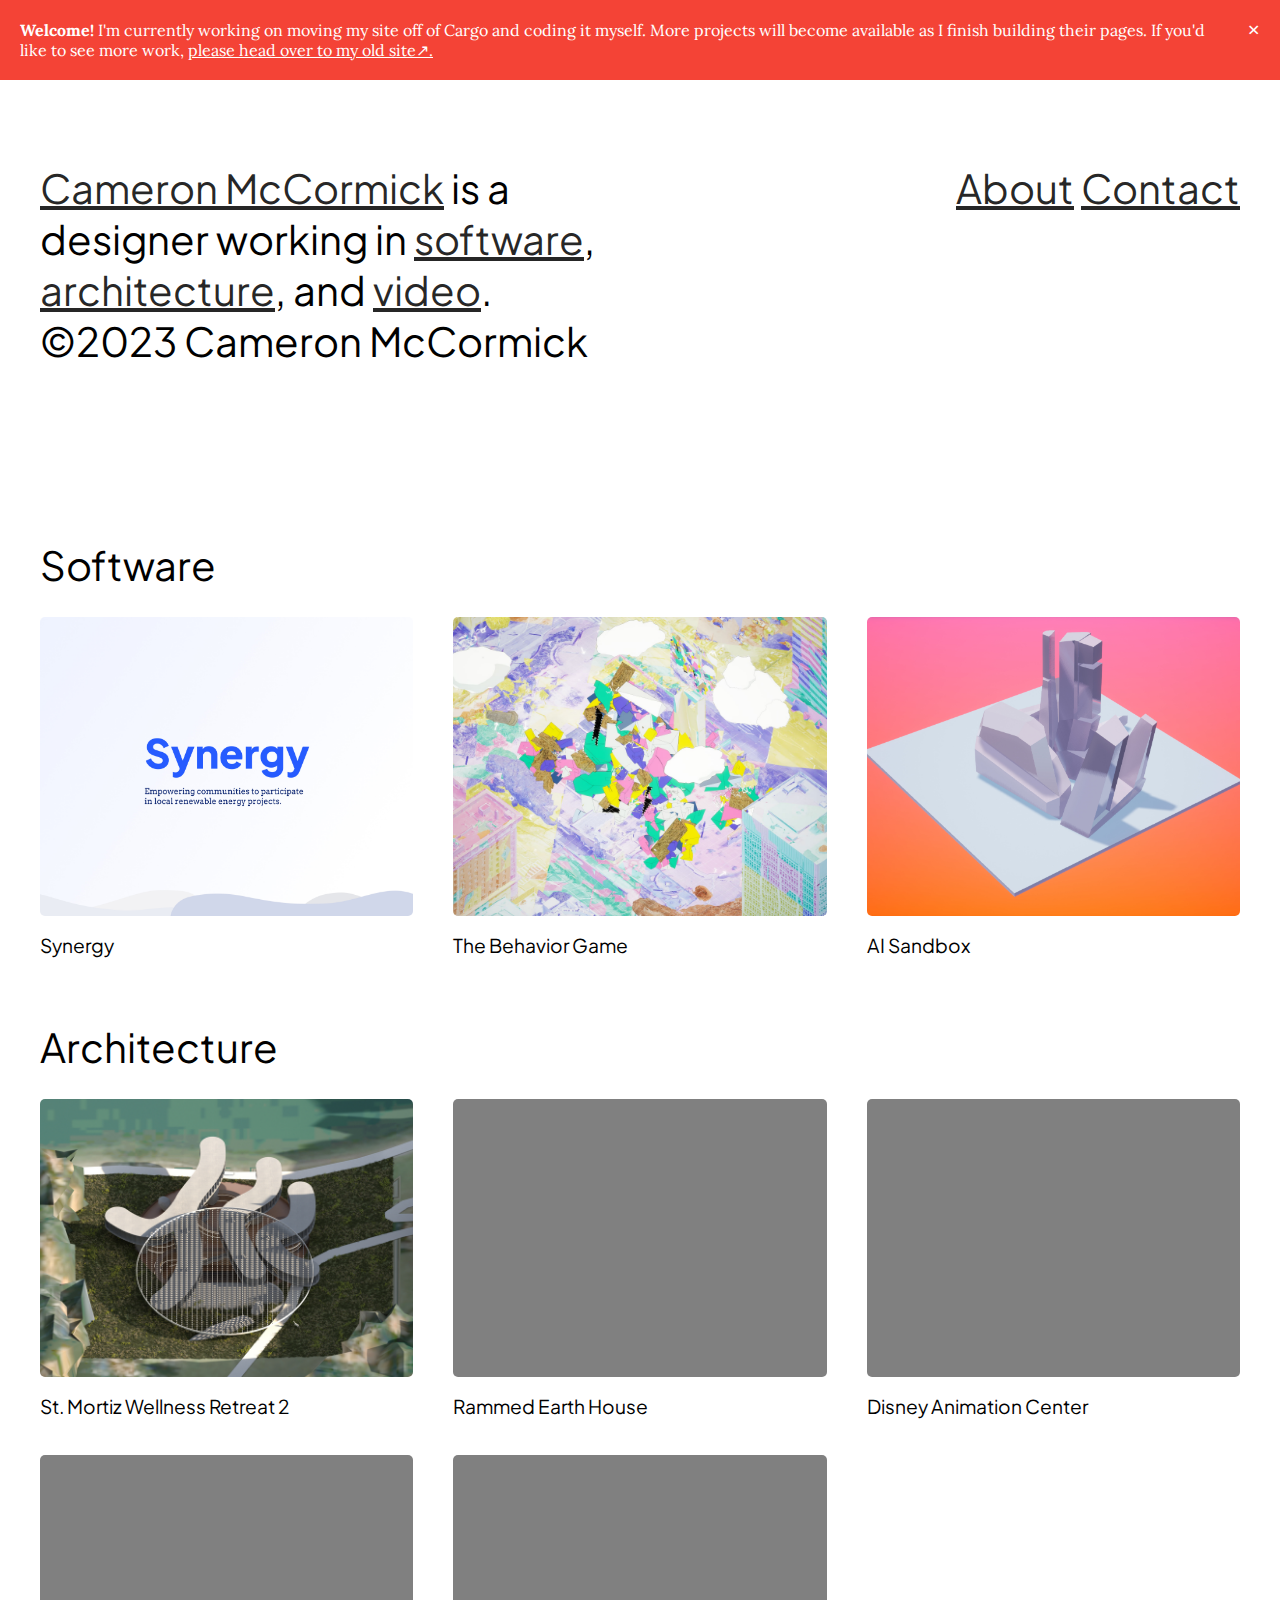
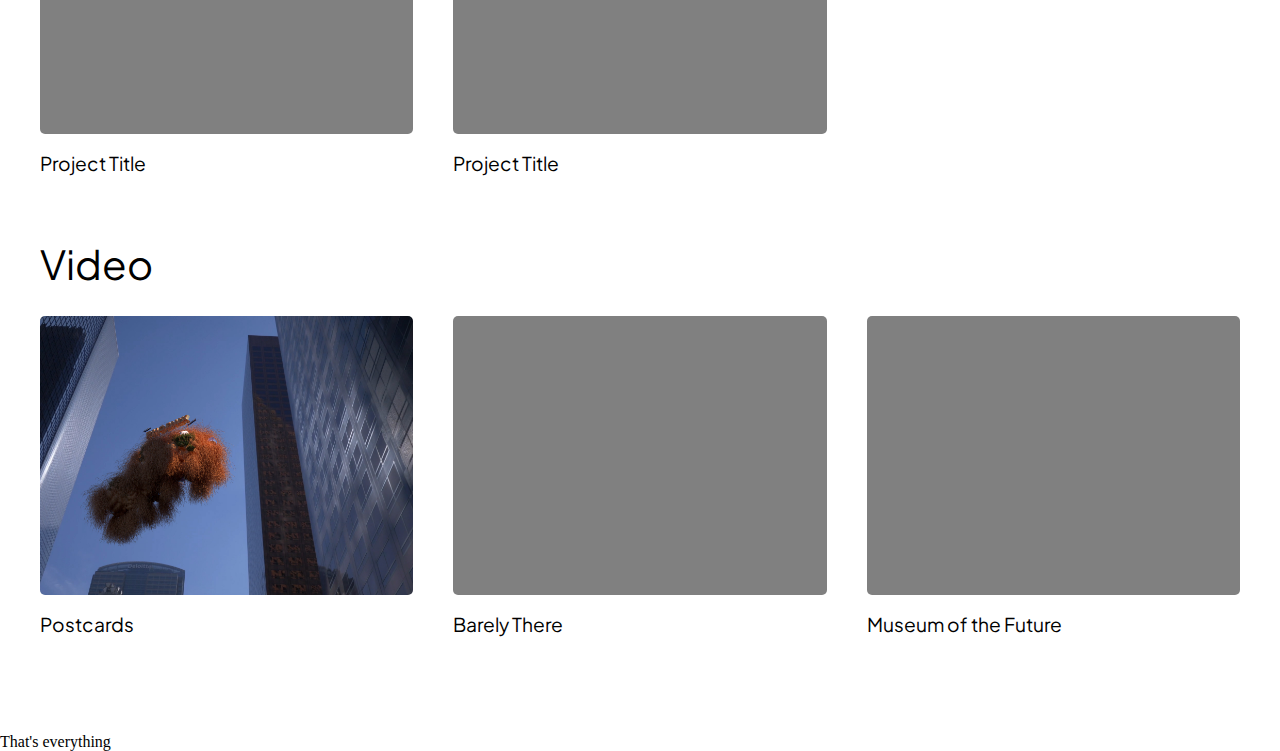
==== index.html @ ed5f3cf8 "added url in alert message to point to old site" ====
<!DOCTYPE html>
<html lang="en">
<head>
    <meta charset="UTF-8">
    <meta http-equiv="X-UA-Compatible" content="IE=edge">
    <meta name="viewport" content="width=device-width, initial-scale=1.0">
    <link rel="stylesheet" type="text/css" href="styles.css" />
    <link rel="preconnect" href="https://fonts.googleapis.com">
    <link rel="preconnect" href="https://fonts.gstatic.com" crossorigin>
    <link href="https://fonts.googleapis.com/css2?family=Lora:ital@0;1&family=Plus+Jakarta+Sans:wght@400;700&display=swap" rel="stylesheet">
    <link rel="stylesheet" href="https://use.fontawesome.com/releases/v5.0.7/css/all.css">
    <title>Cameron McCormick</title>
</head>
<body>
    <div class="alert">
        <span class="closebtn" onclick="this.parentElement.style.display='none';">&times;</span>
        <small>
            <b>Welcome!</b>
            I'm currently working on moving my site off of Cargo and coding it myself. 
            More projects will become available as I finish building their pages. 
            If you'd like to see more work, <a href="https://cameronmccormickportfolio.cargo.site/">please head over to my old site↗.</a>
        </small> 
    </div> 
    <div class="intro-body" id="home">
        <div class="intro-column">
            <h1>
                <a href="index.html">Cameron McCormick</a> is a designer  
                working in 
                <a href="#software">software</a>, <a href="#architecture">architecture</a>, and <a href="#video">video</a>.
                <br>©2023 Cameron McCormick
            </h1>
        </div>
        <div class="intro-column">
            <h1 style="text-align: right;"><a href="./about.html">About</a> <a href="./contact.html">Contact</a></h1>
        </div>
    </div>
    <div class="software-work" id="software">
        <div class="work-title"><h1>Software</h1></div>
        <div class="work-grid">
            <article class="content-card"><a href="./synergy.html">
                <div class="img-zoom"><img src="images\thumbnails\synergy_thumbnail.jpg"></div>
                <header class="content-card-body">
                    <h3 class="underline-animation">Synergy</h3>
                </header>
            </a></article>
            <article class="content-card"><a href="./behavior-game.html">
                <div class="img-zoom"><img src="images\thumbnails\behavior_game_thumbnail.jpg"></div>
                <header class="content-card-body">
                    <h3 class="underline-animation">The Behavior Game</h3>
                </header>
            </a></article>
            <article class="content-card"><a href="./ai-sandbox.html">
                <div class="img-zoom"><img src="images\thumbnails\ai_sandbox_thumbnail.jpg"></div>
                <header class="content-card-body">
                    <h3 class="underline-animation">AI Sandbox</h3>
                </header>
            </a></article>
        </div>
    </div>
    <div class="architecture-work" id="architecture">
        <div class="work-title"><h1>Architecture</h1></div>
        <div class="work-grid">
            <article class="content-card"><a href="./wellness-retreat.html">
                <div class="img-zoom"><img src="images\thumbnails\wellness_thumbnail.jpg"></div>
                <header class="content-card-body">
                    <h3 class="underline-animation">St. Mortiz Wellness Retreat 2</h3>
                </header>
            </a></article>
            <article class="content-card">
                <div class="img-zoom"><img src="images\placeholder.jpg"></div>
                <header class="content-card-body">
                    <h3 class="underline-animation">Rammed Earth House</h3>
                </header>
            </article>
            <article class="content-card">
                <div class="img-zoom"><img src="images\placeholder.jpg"></div>
                <header class="content-card-body">
                    <h3 class="underline-animation">Disney Animation Center</h3>
                </header>
            </article>
            <article class="content-card">
                <div class="img-zoom"><img src="images\placeholder.jpg"></div>
                <header class="content-card-body">
                    <h3 class="underline-animation">Project Title</h3>
                </header>
            </article>
            <article class="content-card">
                <div class="img-zoom"><img src="images\placeholder.jpg"></div>
                <header class="content-card-body">
                    <h3 class="underline-animation">Project Title</h3>
                </header>
            </article>
        </div>
    </div>
    <div class="video-work" id="video">
        <div class="work-title"><h1>Video</h1></div>
        <div class="work-grid">
            <article class="content-card"><a href="postcards.html">
                <div class="img-zoom"><img src="images\thumbnails\postcards_thumbnail.jpg"></div>
                <header class="content-card-body">
                    <h3 class="underline-animation">Postcards</h3>
                </header>
            </a></article>
            <article class="content-card">
                <div class="img-zoom"><img src="images\placeholder.jpg"></div>
                <header class="content-card-body">
                    <h3 class="underline-animation">Barely There</h3>
                </header>
            </article>
            <article class="content-card">
                <div class="img-zoom"><img src="images\placeholder.jpg"></div>
                <header class="content-card-body">
                    <h3 class="underline-animation">Museum of the Future</h3>
                </header>
            </article>
        </div>
    </div>
    <div class="footer">
        That's everything
    </div>
    <button id="scroll-to-top-btn" style="font-size: 1.2em; color: #454545;"><i class="fas fa-arrow-up"></i></button>
    <script src="scripts.js"></script>
</body>
</html>
---- styles.css ----
html {
    scroll-behavior: smooth;
}

body { 
	max-width: 1440px; 
	margin: 0 auto !important; 
	float: none !important; 
}

.footer {
    margin-top: 100px;
}

/*
* Links
*/

a:active {
	opacity: 0.7;
}

a:hover {
	color: white;
    background-color: rgba(0, 0, 255, 1);
}

article a {
    color: black;

}

article a:hover {
    color: black;

}

p a {
    color: black;
}

/*
* Home page header
*/

.intro-body {
    display: flex;
    margin-bottom: 40px;
}

.intro-column {
    width: 50vw;
    padding: 40px;
}

/*
* Text
*/

h1 {
    font-family: 'Plus Jakarta Sans', sans-serif;
    font-weight: 400;
    font-size: 2.5em;
}

h1 a {
	color: rgba(0, 0, 0, 0.85);
    text-decoration: underline;
}

h2 {
    font-family: 'Plus Jakarta Sans', sans-serif;
    font-weight: 400;
    font-size: 1.6em;  
}

.tag {
    display: inline;
    padding: 0.3em 0.6em;
    border: solid;
    border-width: 1.5px;
    border-radius: 50px;
    border-color: rgba(0, 0, 255, 1);
}

h3 {
    font-family: 'Plus Jakarta Sans', sans-serif;
    font-weight: 400;
    font-size: 1.2em;    
}

p {
    font-family: 'Lora', serif;
    font-weight: 400;
    font-size: 1.5em;
}

.body-justified {
    text-align: justify;
}

small {
    font-family: 'Lora', serif;
    font-weight: 400;
    font-size: 1em;
}

small a {
    text-decoration: underline;
}

/*
* Home page work grid
*/

.work-title {
    padding-top: 40px;
    padding-left: 40px;
}

.work-grid {
    display: grid;
    grid-template-columns: 1fr 1fr 1fr;
    gap: 40px;
    padding-left: 40px;
    padding-right: 40px;
}

.work-grid img {
    width: 100% !important;
    height: calc(100% + 2px) !important;
    object-fit: cover;
}

/*
* Content cards
*/

.content-card {
    margin-bottom: 40px;
}

.img-zoom {
    transition: all .2s; /* Animation */
    height: 100%;
    max-height: 400px;
    max-width: 600px;
    border-radius: 5px;
}

.img-zoom img {
    border-radius: 5px;
}

.content-card:hover .underline-animation::after{
    transform: scaleX(1);
    transform-origin: bottom left;
}

.content-card:hover .img-zoom {
    transform: scale(1.02);
    box-shadow:  15px 15px 27px #e0e0e0,
             -15px -15px 27px #ffffff;
}

.underline-animation {
    display: inline-block;
    position: relative;
}

.underline-animation::after {
    content: '';
    position: absolute;
    width: 100%;
    transform: scaleX(0);
    height: 2px;
    bottom: 0;
    left: 0;
    background: black;
    transform-origin: bottom right;
    transition: transform 0.25s ease-out;
}

/*
* About
*/

.about-row {
    display: flex;
    height: 100%;
}

.about-column {
    float: left;
    width: 50vw;
    padding: 40px;
}

.about-row:after {
    content: '';
    display: table;
    clear: both;
}

/*
* Case Studies
*/

.case-row {
    display: flex;
    height: 100%;
}

.case-column {
    float: left;
    width: 50vw;
    padding: 40px;
}

.case-study-page {
    width: 80%;
    margin: 0 auto;
}

.case-content {
    text-align: justify;
    padding-bottom: 60px;
    padding-top: 60px;
    max-width: 850px;
    margin: 0 auto;
}

.case-media {
	padding-top: 40px;
    padding-bottom: 40px;
	position: relative;
}

.case-media img{
	display: block;
	max-width:100%;
	max-height:100%;
    margin: 0 auto;
}

.case-row:after {
    content: '';
    display: table;
    clear: both;
}

.case-study-header-image {
    padding: 40px;
}

.case-study-header-image img {
    float: none;
}

.responsive-iframe {
    position: absolute;
    top: 0;
    left: 0;
    bottom: 0;
    right: 0;
    width: 100%;
    height: 100%;
}

.video-container {
    position: relative;
    overflow: hidden;
    width: 100%;
    margin-top: 60px;
    padding-top: 56.25%;
    margin-bottom:120px; 
}

.text-box {
    padding: 2em 2.5em;
    border: 0;
    border-radius: 10px;
    box-shadow:  15px 15px 37px #e0e0e0,
             -15px -15px 37px #ffffff;
}

/*
* Image Grid
*/

.case-image-grid-row {
    display: flex;
    flex-wrap: wrap;
    padding: 0 4px;
    justify-content: space-between;
}

.case-image-grid-column {
    flex: 25%;
    max-width: 100%;
    padding: 0 4px
}

.case-image-grid-column img {
    margin-top: 8px;
    vertical-align: middle;
    width: 100%; 
}

/* Responsive layout - makes a two column-layout instead of four columns */
@media screen and (max-width: 800px) {
    .case-image-grid-column {
      flex: 50%;
      max-width: 50%;
    }
  }
  
  /* Responsive layout - makes the two columns stack on top of each other instead of next to each other */
  @media screen and (max-width: 600px) {
    .case-image-grid-column {
      flex: 100%;
      max-width: 100%;
    }
  }

/*
* Scroll Bar
*/

::-webkit-scrollbar {
    width: 10px;
}

::-webkit-scrollbar-track {
    background: #f1f1f1;
}

::-webkit-scrollbar-thumb {
    background: #888;
}

::-webkit-scrollbar-thumb:hover {
    background: #555;
}

/*
* List styles
*/

ul {
    list-style-type: circle;
}

li {
    font-family: 'Lora', serif;
    font-weight: 400;
    font-size: 1.5em;
    margin: 5px;
}

/*
* Formspree
*/

.formspree {
    text-align: center;
}

.formspree form {
    display: flex;
    flex-direction: column;
    align-items: center;
    justify-content: center;
}

.formspree input,
.formspree textarea {
    margin: 10px 0;
    padding: 10px;
    border: none;
    border-radius: 5px;
    background-color: #f2f2f2;
    font-size: 16px;
    font-family: Arial, sans-serif;
    width: 100%;
    max-width: 400px;
}

.formspree textarea {
    height: 150px;
}

.formspree button[type="submit"] {
    margin: 10px 0;
    padding: 10px;
    border: none;
    border-radius: 5px;
    background-color: #333;
    color: #fff;
    font-size: 16px;
    font-family: Arial, sans-serif;
    cursor: pointer;
    transition: all 0.3s ease-in-out;
}

.formspree button[type="submit"]:hover {
    background-color: #fff;
    color: #333;
    border: 1px solid #333;
}

/*
* Alert Message
*/

 /* The alert message box */
.alert {
    padding: 20px;
    background-color: #f44336; /* Red */
    color: white;
    margin-bottom: 15px;
    z-index: 99;
    display: block;
}

.alert small {
    color: white;
}

.alert small a {
    color: white;
}

/* The close button */
.closebtn {
    margin-left: 15px;
    color: white;
    font-weight: bold;
    float: right;
    font-size: 22px;
    line-height: 20px;
    cursor: pointer;
    transition: 0.3s;
}

/* When moving the mouse over the close button */
.closebtn:hover {
    color: black;
} 

/*
* Sroll to top button
*/

#scroll-to-top-btn {
    position: fixed;
    bottom: 30px;
    right: 30px;
    padding: 30px;
    display: none;
    cursor: pointer;
    border-radius: 50%;
    background-color: #fff;
    border: 0;
    box-shadow:  7px 7px 29px #dedede,
                -7px -7px 29px #ffffff;
}

#scroll-to-top-btn.show {
    display: block;
}
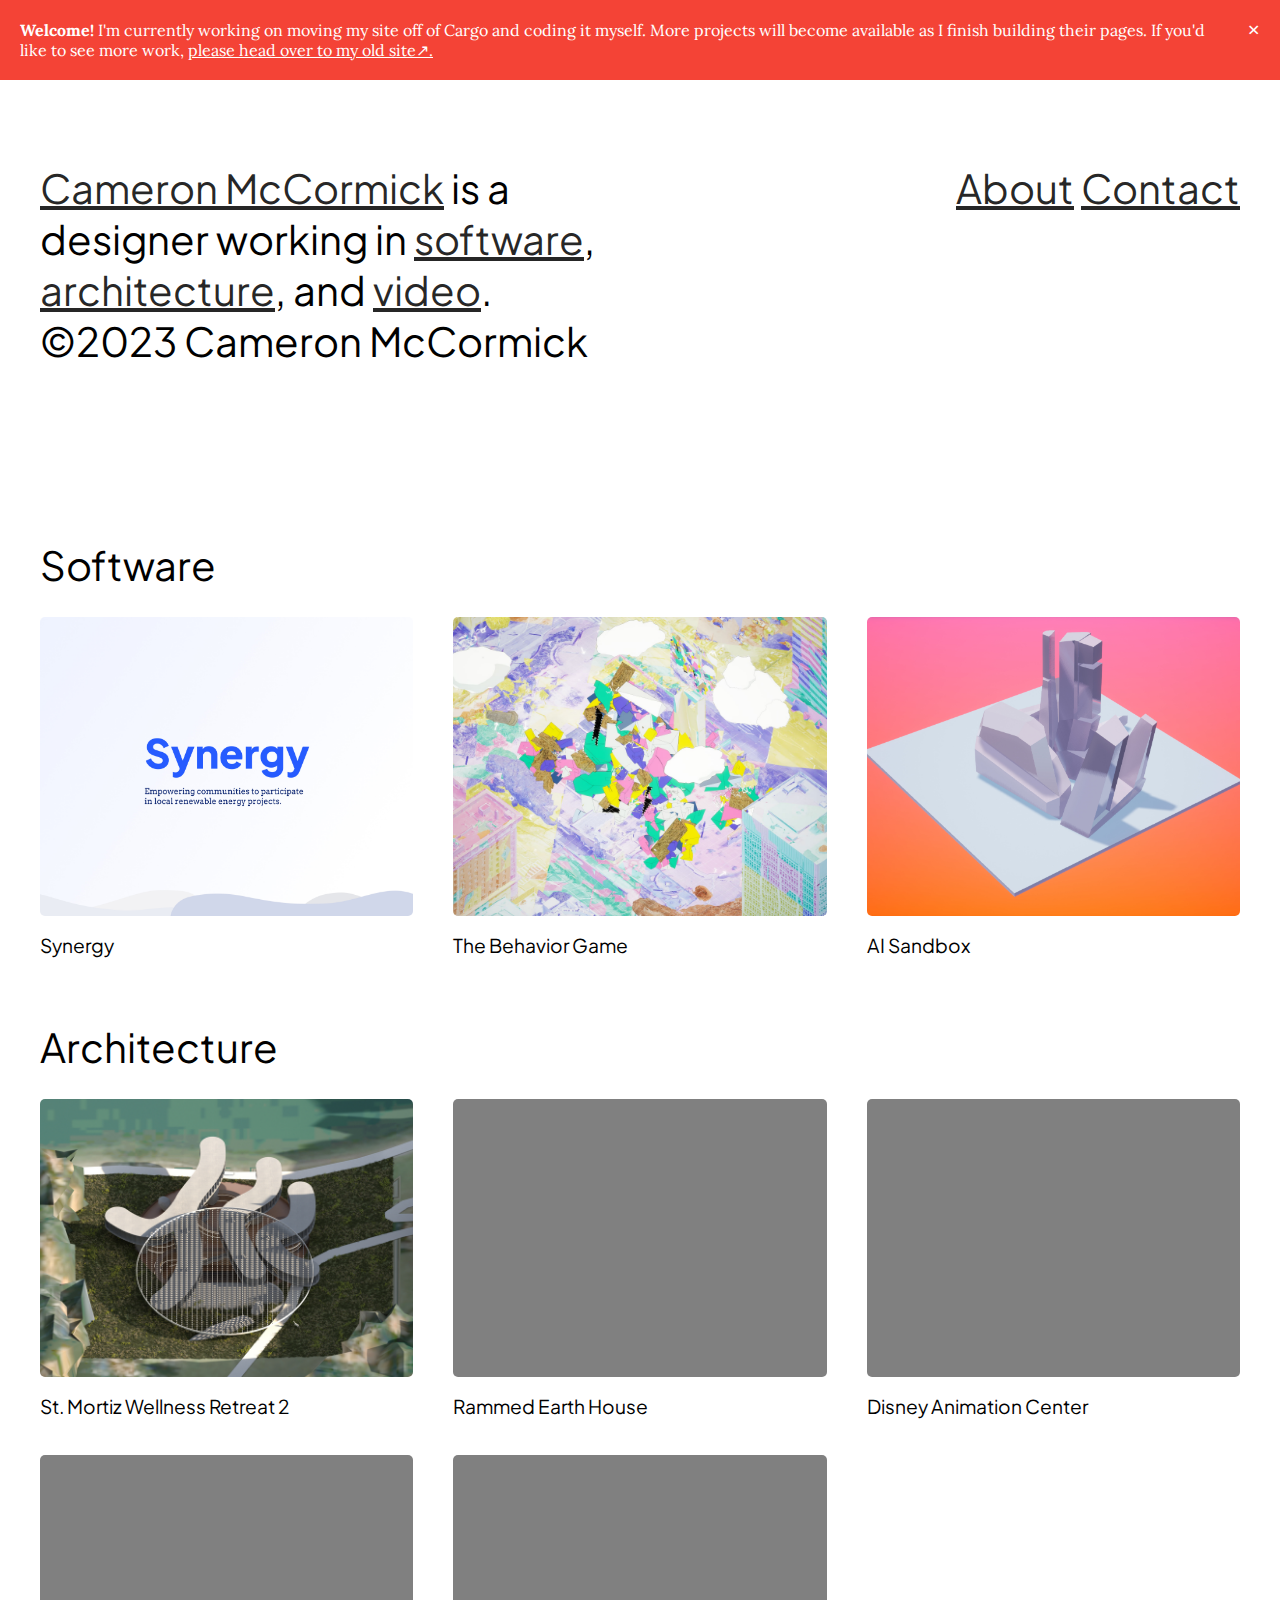
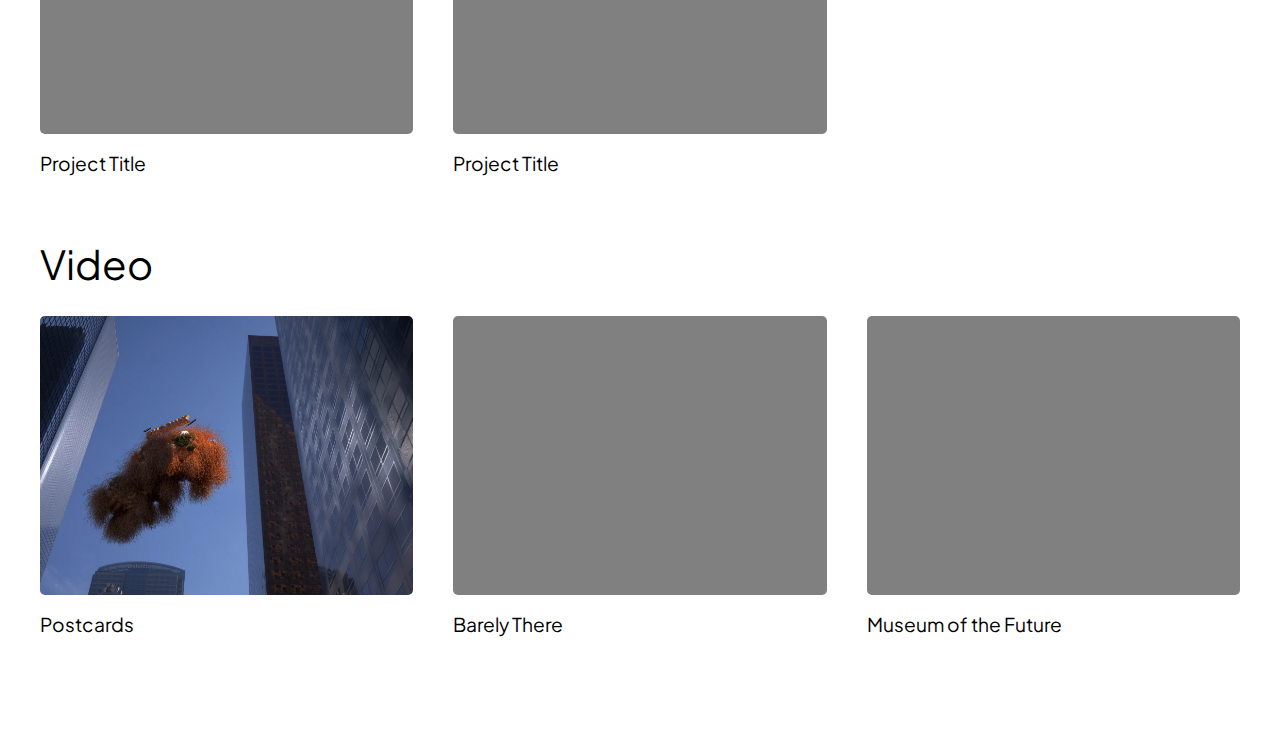
==== commit 4f68e868: "a few CSS changes" ====
--- a/index.html
+++ b/index.html
@@ -12,15 +12,17 @@
     <title>Cameron McCormick</title>
 </head>
 <body>
+    <!-- Header Content -->
     <div class="alert">
         <span class="closebtn" onclick="this.parentElement.style.display='none';">&times;</span>
         <small>
             <b>Welcome!</b>
             I'm currently working on moving my site off of Cargo and coding it myself. 
             More projects will become available as I finish building their pages. 
-            If you'd like to see more work, <a href="https://cameronmccormickportfolio.cargo.site/">please head over to my old site↗.</a>
+            If you'd like to see more work, <a href="https://cameronmccormickportfolio.cargo.site/" target="_blank" rel="noopener noreferrer">please head over to my old site↗.</a>
         </small> 
     </div> 
+    <!-- Page Content -->
     <div class="intro-body" id="home">
         <div class="intro-column">
             <h1>
@@ -116,7 +118,6 @@
         </div>
     </div>
     <div class="footer">
-        That's everything
     </div>
     <button id="scroll-to-top-btn" style="font-size: 1.2em; color: #454545;"><i class="fas fa-arrow-up"></i></button>
     <script src="scripts.js"></script>
--- a/styles.css
+++ b/styles.css
@@ -12,6 +12,8 @@
     margin-top: 100px;
 }
 
+
+
 /*
 * Links
 */
@@ -45,6 +47,7 @@
 
 .intro-body {
     display: flex;
+    flex-direction: row;
     margin-bottom: 40px;
 }
 
@@ -75,7 +78,7 @@
 }
 
 .tag {
-    display: inline;
+    display: inline-block;
     padding: 0.3em 0.6em;
     border: solid;
     border-width: 1.5px;
@@ -282,6 +285,7 @@
     border-radius: 10px;
     box-shadow:  15px 15px 37px #e0e0e0,
              -15px -15px 37px #ffffff;
+    margin: 20px;
 }
 
 /*
@@ -306,22 +310,6 @@
     vertical-align: middle;
     width: 100%; 
 }
-
-/* Responsive layout - makes a two column-layout instead of four columns */
-@media screen and (max-width: 800px) {
-    .case-image-grid-column {
-      flex: 50%;
-      max-width: 50%;
-    }
-  }
-  
-  /* Responsive layout - makes the two columns stack on top of each other instead of next to each other */
-  @media screen and (max-width: 600px) {
-    .case-image-grid-column {
-      flex: 100%;
-      max-width: 100%;
-    }
-  }
 
 /*
 * Scroll Bar
@@ -470,4 +458,29 @@
     display: block;
 }
 
-  + /*
+ * Media Queries
+ */ 
+
+@media screen and (max-width: 800px) {
+    .case-image-grid-column {
+        flex: 50%;
+        max-width: 50%;
+        margin: 0 auto;
+    }
+
+    .text-box {
+        margin: 10px;
+    }
+}
+  
+@media screen and (max-width: 600px) {
+    .case-image-grid-column {
+        flex: 100%;
+        max-width: 100%;
+    }
+
+    .intro-body {
+        flex-direction: column;
+    }
+}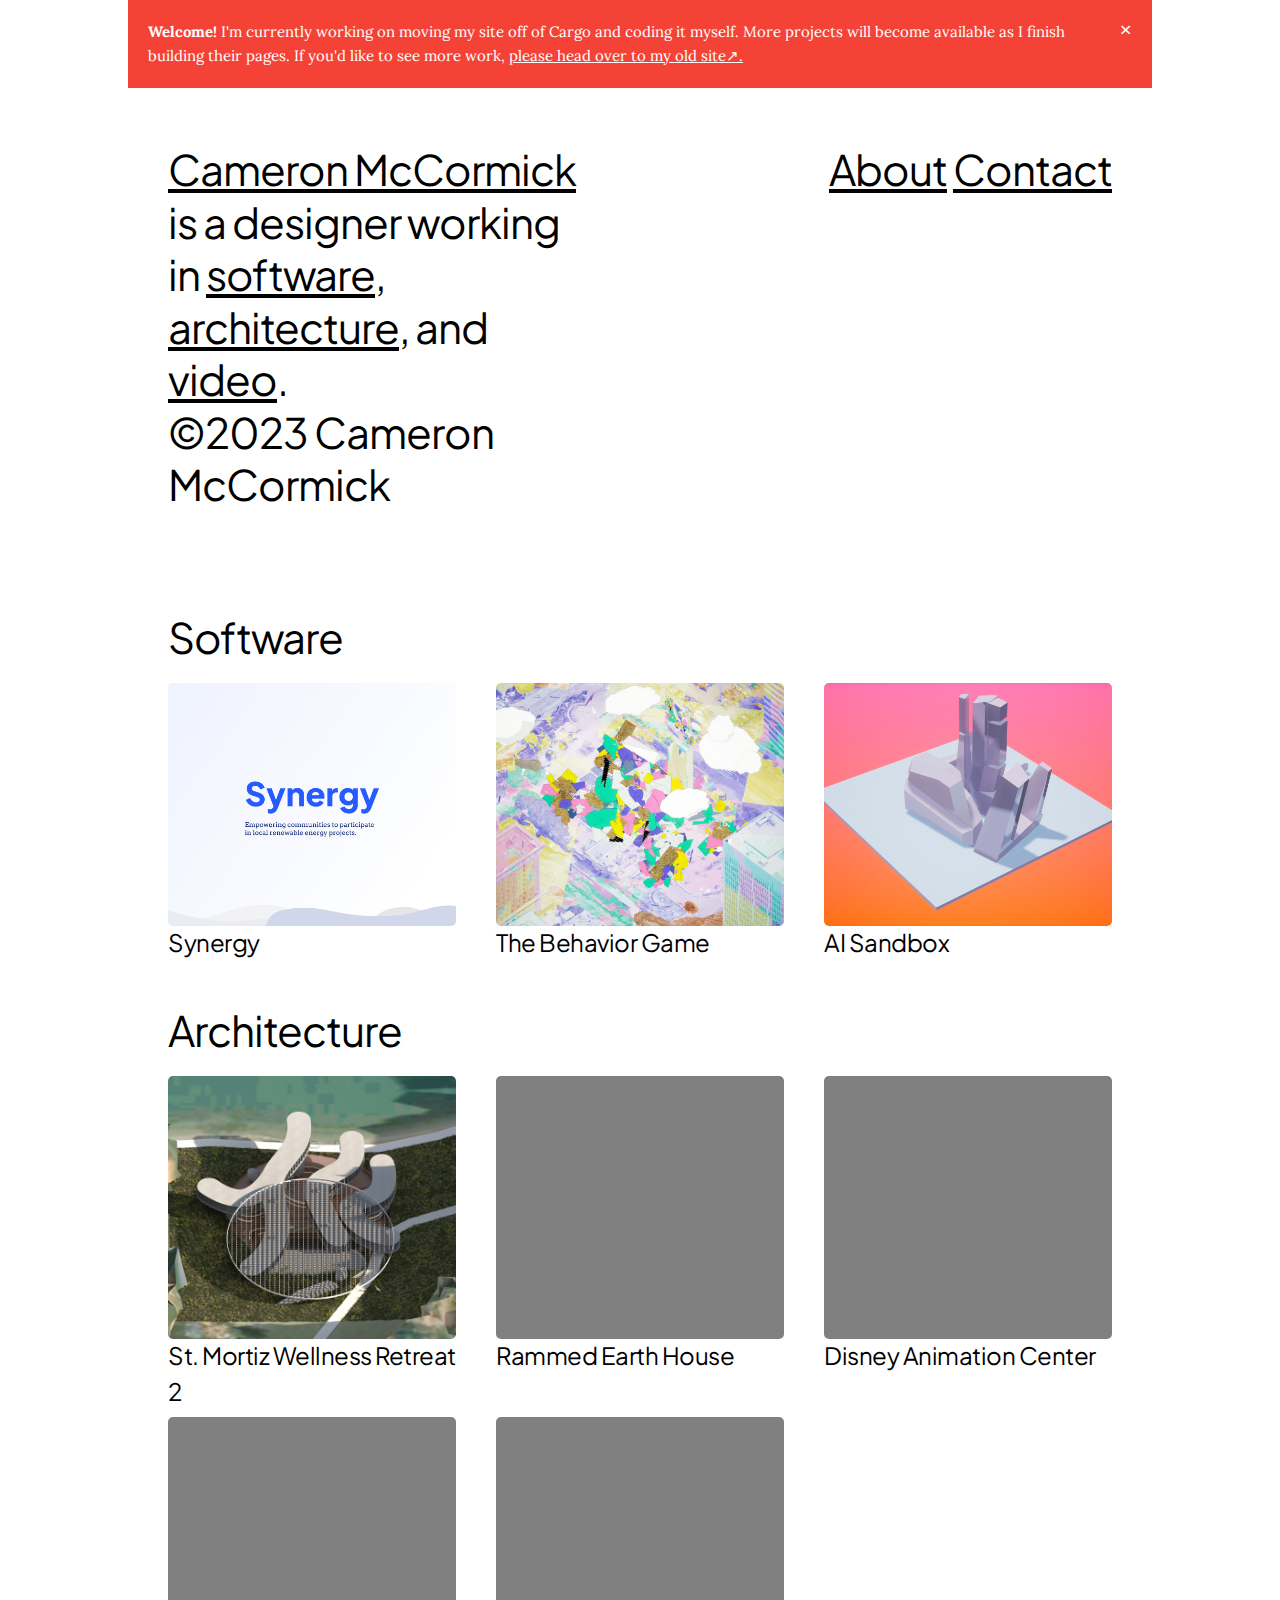
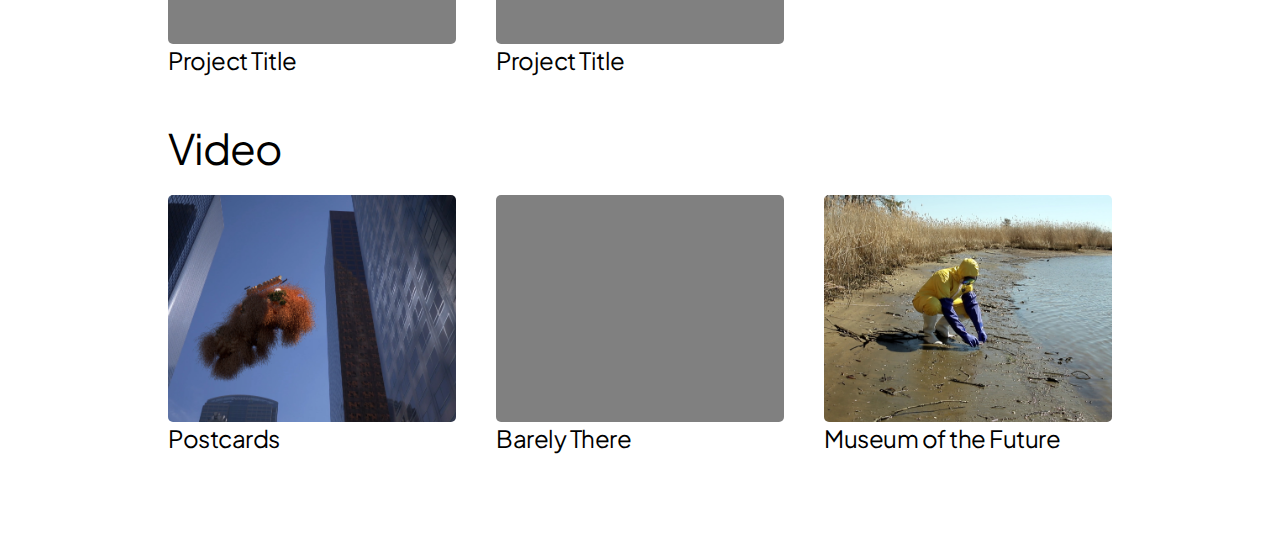
==== commit 2d7e9b15: "integrated Skeleton CSS responsive grids and implemented on all pages" ====
--- a/index.html
+++ b/index.html
@@ -4,6 +4,7 @@
     <meta charset="UTF-8">
     <meta http-equiv="X-UA-Compatible" content="IE=edge">
     <meta name="viewport" content="width=device-width, initial-scale=1.0">
+    <link rel="stylesheet" type="text/css" href="" />
     <link rel="stylesheet" type="text/css" href="styles.css" />
     <link rel="preconnect" href="https://fonts.googleapis.com">
     <link rel="preconnect" href="https://fonts.gstatic.com" crossorigin>
@@ -12,113 +13,146 @@
     <title>Cameron McCormick</title>
 </head>
 <body>
-    <!-- Header Content -->
-    <div class="alert">
-        <span class="closebtn" onclick="this.parentElement.style.display='none';">&times;</span>
-        <small>
-            <b>Welcome!</b>
-            I'm currently working on moving my site off of Cargo and coding it myself. 
-            More projects will become available as I finish building their pages. 
-            If you'd like to see more work, <a href="https://cameronmccormickportfolio.cargo.site/" target="_blank" rel="noopener noreferrer">please head over to my old site↗.</a>
-        </small> 
-    </div> 
-    <!-- Page Content -->
-    <div class="intro-body" id="home">
-        <div class="intro-column">
-            <h1>
-                <a href="index.html">Cameron McCormick</a> is a designer  
-                working in 
-                <a href="#software">software</a>, <a href="#architecture">architecture</a>, and <a href="#video">video</a>.
-                <br>©2023 Cameron McCormick
-            </h1>
+    <div class="container">
+        <!-- Header Content -->
+        <div class="alert">
+            <span class="closebtn" onclick="this.parentElement.style.display='none';">&times;</span>
+            <small>
+                <b>Welcome!</b>
+                I'm currently working on moving my site off of Cargo and coding it myself. 
+                More projects will become available as I finish building their pages. 
+                If you'd like to see more work, <a href="https://cameronmccormickportfolio.cargo.site/" target="_blank" rel="noopener noreferrer">please head over to my old site↗.</a>
+            </small> 
+        </div> 
+        <!-- Page Content -->
+        <div class="row">
+            <div class="one-half column">
+                <h2>
+                    <a href="index.html">Cameron McCormick</a> is a designer  
+                    working in 
+                    <a href="#software">software</a>, <a href="#architecture">architecture</a>, and <a href="#video">video</a>.
+                    <br>©2023 Cameron McCormick
+                </h2>
+            </div>
+            <div class="one-half column">
+                <h2 style="text-align: right;"><a href="./about.html">About</a> <a href="./contact.html">Contact</a></h2>
+            </div>
         </div>
-        <div class="intro-column">
-            <h1 style="text-align: right;"><a href="./about.html">About</a> <a href="./contact.html">Contact</a></h1>
+        <div class="row" id="software">
+            <div class="work-title"><h2>Software</h2></div>
+            <div class="work-grid">
+                <article class="content-card">
+                    <a href="./synergy.html">
+                        <div class="img-zoom">
+                            <img src="images\thumbnails\synergy_thumbnail.jpg">
+                        </div>
+                        <header class="content-card-body">
+                            <h5 class="underline-animation">Synergy</h5>
+                        </header>
+                    </a>
+                </article>
+                <article class="content-card">
+                    <a href="./behavior-game.html">
+                        <div class="img-zoom">
+                            <img src="images\thumbnails\behavior_game_thumbnail.jpg">
+                        </div>
+                        <header class="content-card-body">
+                            <h5 class="underline-animation">The Behavior Game</h5>
+                        </header>
+                    </a>
+                </article>
+                <article class="content-card"><a href="./ai-sandbox.html">
+                    <div class="img-zoom"><img src="images\thumbnails\ai_sandbox_thumbnail.jpg"></div>
+                    <header class="content-card-body">
+                        <h5 class="underline-animation">AI Sandbox</h5>
+                    </header>
+                </a></article>
+            </div>
+        </div>
+        <div class="row" id="architecture">
+            <div class="work-title"><h2>Architecture</h2></div>
+            <div class="work-grid">
+                <article class="content-card">
+                    <a href="./wellness-retreat.html">
+                        <div class="img-zoom">
+                            <img src="images\thumbnails\wellness_thumbnail.jpg">
+                        </div>
+                        <header class="content-card-body">
+                            <h5 class="underline-animation">St. Mortiz Wellness Retreat 2</h5>
+                        </header>
+                    </a>
+                </article>
+                <article class="content-card">
+                    <div class="img-zoom">
+                        <img src="images\placeholder.jpg">
+                    </div>
+                    <header class="content-card-body">
+                        <h5 class="underline-animation">Rammed Earth House</h5>
+                    </header>
+                </article>
+                <article class="content-card">
+                    <div class="img-zoom">
+                        <img src="images\placeholder.jpg">
+                    </div>
+                    <header class="content-card-body">
+                        <h5 class="underline-animation">Disney Animation Center</h5>
+                    </header>
+                </article>
+                <article class="content-card">
+                    <div class="img-zoom">
+                        <img src="images\placeholder.jpg">
+                    </div>
+                    <header class="content-card-body">
+                        <h5 class="underline-animation">Project Title</h5>
+                    </header>
+                </article>
+                <article class="content-card">
+                    <div class="img-zoom">
+                        <img src="images\placeholder.jpg">
+                    </div>
+                    <header class="content-card-body">
+                        <h5 class="underline-animation">Project Title</h5>
+                    </header>
+                </article>
+            </div>
+        </div>
+        <div class="row" id="video">
+            <div class="work-title"><h2>Video</h2></div>
+            <div class="work-grid">
+                <article class="content-card">
+                    <a href="postcards.html">
+                        <div class="img-zoom">
+                            <img src="images\thumbnails\postcards_thumbnail.jpg">
+                        </div>
+                        <header class="content-card-body">
+                            <h5 class="underline-animation">Postcards</h5>
+                        </header>
+                    </a>
+                </article>
+                <article class="content-card">
+                    <div class="img-zoom">
+                        <img src="images\placeholder.jpg">
+                    </div>
+                    <header class="content-card-body">
+                        <h5 class="underline-animation">Barely There</h5>
+                    </header>
+                </article>
+                <article class="content-card">
+                    <a href="motf.html">
+                        <div class="img-zoom">
+                            <img src="images\thumbnails\motf_thumbnail.jpg">
+                        </div>
+                        <header class="content-card-body">
+                            <h5 class="underline-animation">Museum of the Future</h5>
+                        </header>
+                    </a>
+                </article>
+            </div>
+        </div>     
+        <div class="footer">
         </div>
     </div>
-    <div class="software-work" id="software">
-        <div class="work-title"><h1>Software</h1></div>
-        <div class="work-grid">
-            <article class="content-card"><a href="./synergy.html">
-                <div class="img-zoom"><img src="images\thumbnails\synergy_thumbnail.jpg"></div>
-                <header class="content-card-body">
-                    <h3 class="underline-animation">Synergy</h3>
-                </header>
-            </a></article>
-            <article class="content-card"><a href="./behavior-game.html">
-                <div class="img-zoom"><img src="images\thumbnails\behavior_game_thumbnail.jpg"></div>
-                <header class="content-card-body">
-                    <h3 class="underline-animation">The Behavior Game</h3>
-                </header>
-            </a></article>
-            <article class="content-card"><a href="./ai-sandbox.html">
-                <div class="img-zoom"><img src="images\thumbnails\ai_sandbox_thumbnail.jpg"></div>
-                <header class="content-card-body">
-                    <h3 class="underline-animation">AI Sandbox</h3>
-                </header>
-            </a></article>
-        </div>
-    </div>
-    <div class="architecture-work" id="architecture">
-        <div class="work-title"><h1>Architecture</h1></div>
-        <div class="work-grid">
-            <article class="content-card"><a href="./wellness-retreat.html">
-                <div class="img-zoom"><img src="images\thumbnails\wellness_thumbnail.jpg"></div>
-                <header class="content-card-body">
-                    <h3 class="underline-animation">St. Mortiz Wellness Retreat 2</h3>
-                </header>
-            </a></article>
-            <article class="content-card">
-                <div class="img-zoom"><img src="images\placeholder.jpg"></div>
-                <header class="content-card-body">
-                    <h3 class="underline-animation">Rammed Earth House</h3>
-                </header>
-            </article>
-            <article class="content-card">
-                <div class="img-zoom"><img src="images\placeholder.jpg"></div>
-                <header class="content-card-body">
-                    <h3 class="underline-animation">Disney Animation Center</h3>
-                </header>
-            </article>
-            <article class="content-card">
-                <div class="img-zoom"><img src="images\placeholder.jpg"></div>
-                <header class="content-card-body">
-                    <h3 class="underline-animation">Project Title</h3>
-                </header>
-            </article>
-            <article class="content-card">
-                <div class="img-zoom"><img src="images\placeholder.jpg"></div>
-                <header class="content-card-body">
-                    <h3 class="underline-animation">Project Title</h3>
-                </header>
-            </article>
-        </div>
-    </div>
-    <div class="video-work" id="video">
-        <div class="work-title"><h1>Video</h1></div>
-        <div class="work-grid">
-            <article class="content-card"><a href="postcards.html">
-                <div class="img-zoom"><img src="images\thumbnails\postcards_thumbnail.jpg"></div>
-                <header class="content-card-body">
-                    <h3 class="underline-animation">Postcards</h3>
-                </header>
-            </a></article>
-            <article class="content-card">
-                <div class="img-zoom"><img src="images\placeholder.jpg"></div>
-                <header class="content-card-body">
-                    <h3 class="underline-animation">Barely There</h3>
-                </header>
-            </article>
-            <article class="content-card">
-                <div class="img-zoom"><img src="images\placeholder.jpg"></div>
-                <header class="content-card-body">
-                    <h3 class="underline-animation">Museum of the Future</h3>
-                </header>
-            </article>
-        </div>
-    </div>
-    <div class="footer">
-    </div>
+    <!-- Scroll to top button -->
     <button id="scroll-to-top-btn" style="font-size: 1.2em; color: #454545;"><i class="fas fa-arrow-up"></i></button>
     <script src="scripts.js"></script>
 </body>
--- a/styles.css
+++ b/styles.css
@@ -1,237 +1,64 @@
 html {
+    line-height: 1.15;
+    /* 1 */
+    -webkit-text-size-adjust: 100%;
+    /* 2 */
     scroll-behavior: smooth;
 }
 
-body { 
-	max-width: 1440px; 
-	margin: 0 auto !important; 
-	float: none !important; 
+body {
+    margin: 0;
 }
 
 .footer {
     margin-top: 100px;
 }
 
-
-
-/*
-* Links
-*/
-
-a:active {
-	opacity: 0.7;
-}
-
-a:hover {
-	color: white;
-    background-color: rgba(0, 0, 255, 1);
-}
-
-article a {
-    color: black;
-
-}
-
-article a:hover {
-    color: black;
-
-}
-
-p a {
-    color: black;
-}
-
-/*
-* Home page header
-*/
-
-.intro-body {
-    display: flex;
-    flex-direction: row;
-    margin-bottom: 40px;
-}
-
-.intro-column {
-    width: 50vw;
-    padding: 40px;
-}
-
-/*
-* Text
-*/
-
-h1 {
-    font-family: 'Plus Jakarta Sans', sans-serif;
-    font-weight: 400;
-    font-size: 2.5em;
-}
-
-h1 a {
-	color: rgba(0, 0, 0, 0.85);
-    text-decoration: underline;
-}
-
-h2 {
-    font-family: 'Plus Jakarta Sans', sans-serif;
-    font-weight: 400;
-    font-size: 1.6em;  
-}
-
-.tag {
+article,
+aside,
+details,
+figcaption,
+figure,
+footer,
+header,
+hgroup,
+main,
+menu,
+nav,
+section,
+summary {
+    display: block;
+}
+
+audio,
+canvas,
+progress,
+video {
     display: inline-block;
-    padding: 0.3em 0.6em;
-    border: solid;
-    border-width: 1.5px;
-    border-radius: 50px;
-    border-color: rgba(0, 0, 255, 1);
-}
-
-h3 {
-    font-family: 'Plus Jakarta Sans', sans-serif;
-    font-weight: 400;
-    font-size: 1.2em;    
-}
-
-p {
-    font-family: 'Lora', serif;
-    font-weight: 400;
-    font-size: 1.5em;
-}
-
-.body-justified {
-    text-align: justify;
-}
-
-small {
-    font-family: 'Lora', serif;
-    font-weight: 400;
-    font-size: 1em;
-}
-
-small a {
-    text-decoration: underline;
-}
-
-/*
-* Home page work grid
-*/
-
-.work-title {
-    padding-top: 40px;
-    padding-left: 40px;
-}
-
-.work-grid {
-    display: grid;
-    grid-template-columns: 1fr 1fr 1fr;
-    gap: 40px;
-    padding-left: 40px;
-    padding-right: 40px;
-}
-
-.work-grid img {
-    width: 100% !important;
-    height: calc(100% + 2px) !important;
-    object-fit: cover;
-}
-
-/*
-* Content cards
-*/
-
-.content-card {
-    margin-bottom: 40px;
-}
-
-.img-zoom {
-    transition: all .2s; /* Animation */
-    height: 100%;
-    max-height: 400px;
-    max-width: 600px;
-    border-radius: 5px;
-}
-
-.img-zoom img {
-    border-radius: 5px;
-}
-
-.content-card:hover .underline-animation::after{
-    transform: scaleX(1);
-    transform-origin: bottom left;
-}
-
-.content-card:hover .img-zoom {
-    transform: scale(1.02);
-    box-shadow:  15px 15px 27px #e0e0e0,
-             -15px -15px 27px #ffffff;
-}
-
-.underline-animation {
-    display: inline-block;
-    position: relative;
-}
-
-.underline-animation::after {
-    content: '';
-    position: absolute;
-    width: 100%;
-    transform: scaleX(0);
-    height: 2px;
-    bottom: 0;
-    left: 0;
-    background: black;
-    transform-origin: bottom right;
-    transition: transform 0.25s ease-out;
-}
-
-/*
-* About
-*/
-
-.about-row {
-    display: flex;
-    height: 100%;
-}
-
-.about-column {
-    float: left;
-    width: 50vw;
-    padding: 40px;
-}
-
-.about-row:after {
-    content: '';
-    display: table;
-    clear: both;
-}
-
-/*
-* Case Studies
-*/
-
-.case-row {
-    display: flex;
-    height: 100%;
-}
-
-.case-column {
-    float: left;
-    width: 50vw;
-    padding: 40px;
-}
-
-.case-study-page {
-    width: 80%;
-    margin: 0 auto;
-}
-
-.case-content {
-    text-align: justify;
-    padding-bottom: 60px;
-    padding-top: 60px;
-    max-width: 850px;
-    margin: 0 auto;
-}
+    /* 1 */
+    vertical-align: baseline;
+    /* 2 */
+}
+
+.text-box {
+    padding: 1em 1em;
+    border: 0;
+    border-radius: 10px;
+    box-shadow: 15px 15px 37px #e0e0e0,
+        -15px -15px 37px #ffffff;
+    margin: auto;
+    max-width: 960px;
+}
+
+@media (min-width: 550px) {
+    .text-box {
+        padding: 2em 2em;
+    }
+}
+
+/*
+* Images
+*/
 
 .case-media {
 	padding-top: 40px;
@@ -239,25 +66,24 @@
 	position: relative;
 }
 
-.case-media img{
+.case-media img {
 	display: block;
 	max-width:100%;
 	max-height:100%;
     margin: 0 auto;
 }
 
+.case-media video {
+	display: block;
+	max-width:100%;
+	max-height:100%;
+    margin: 0 auto;
+}
+
 .case-row:after {
     content: '';
     display: table;
     clear: both;
-}
-
-.case-study-header-image {
-    padding: 40px;
-}
-
-.case-study-header-image img {
-    float: none;
 }
 
 .responsive-iframe {
@@ -279,36 +105,389 @@
     margin-bottom:120px; 
 }
 
-.text-box {
-    padding: 2em 2.5em;
-    border: 0;
-    border-radius: 10px;
-    box-shadow:  15px 15px 37px #e0e0e0,
-             -15px -15px 37px #ffffff;
-    margin: 20px;
-}
-
-/*
-* Image Grid
-*/
-
-.case-image-grid-row {
-    display: flex;
-    flex-wrap: wrap;
-    padding: 0 4px;
-    justify-content: space-between;
-}
-
-.case-image-grid-column {
-    flex: 25%;
+/*
+* Grids from Skeleton CSS
+* https://github.com/dhg/Skeleton
+*/
+
+.container {
+    position: relative;
+    width: 100%;
+    max-width: 1440px;
+    margin: 0 auto;
+    padding: 0 20px;
+    box-sizing: border-box;
+}
+
+.column,
+.columns {
+    width: 100%;
+    float: left;
+    box-sizing: border-box;
+    
+}
+
+/* For devices larger than 400px */
+@media (min-width: 400px) {
+    .container {
+        width: 85%;
+        padding: 0;
+    }
+}
+
+/* For devices larger than 1000px */
+@media (min-width: 1000px) {
+    .container {
+        width: 80%;
+    }
+
+    .column,
+    .columns {
+        margin-left: 4%;
+        padding: 40px;
+    }
+
+    .column:first-child,
+    .columns:first-child {
+        margin-left: 0;
+    }
+
+    .one.column,
+    .one.columns {
+        width: 4.66666666667%;
+    }
+
+    .two.columns {
+        width: 13.3333333333%;
+    }
+
+    .three.columns {
+        width: 22%;
+    }
+
+    .four.columns {
+        width: 30.6666666667%;
+    }
+
+    .five.columns {
+        width: 39.3333333333%;
+    }
+
+    .six.columns {
+        width: 48%;
+    }
+
+    .seven.columns {
+        width: 56.6666666667%;
+    }
+
+    .eight.columns {
+        width: 65.3333333333%;
+    }
+
+    .nine.columns {
+        width: 74.0%;
+    }
+
+    .ten.columns {
+        width: 82.6666666667%;
+    }
+
+    .eleven.columns {
+        width: 91.3333333333%;
+    }
+
+    .twelve.columns {
+        width: 100%;
+        margin-left: 0;
+    }
+
+    .one-third.column {
+        width: 30.6666666667%;
+    }
+
+    .two-thirds.column {
+        width: 65.3333333333%;
+    }
+
+    .one-half.column {
+        width: 48%;
+    }
+
+    /* Offsets */
+    .offset-by-one.column,
+    .offset-by-one.columns {
+        margin-left: 8.66666666667%;
+    }
+
+    .offset-by-two.column,
+    .offset-by-two.columns {
+        margin-left: 17.3333333333%;
+    }
+
+    .offset-by-three.column,
+    .offset-by-three.columns {
+        margin-left: 26%;
+    }
+
+    .offset-by-four.column,
+    .offset-by-four.columns {
+        margin-left: 34.6666666667%;
+    }
+
+    .offset-by-five.column,
+    .offset-by-five.columns {
+        margin-left: 43.3333333333%;
+    }
+
+    .offset-by-six.column,
+    .offset-by-six.columns {
+        margin-left: 52%;
+    }
+
+    .offset-by-seven.column,
+    .offset-by-seven.columns {
+        margin-left: 60.6666666667%;
+    }
+
+    .offset-by-eight.column,
+    .offset-by-eight.columns {
+        margin-left: 69.3333333333%;
+    }
+
+    .offset-by-nine.column,
+    .offset-by-nine.columns {
+        margin-left: 78.0%;
+    }
+
+    .offset-by-ten.column,
+    .offset-by-ten.columns {
+        margin-left: 86.6666666667%;
+    }
+
+    .offset-by-eleven.column,
+    .offset-by-eleven.columns {
+        margin-left: 95.3333333333%;
+    }
+
+    .offset-by-one-third.column,
+    .offset-by-one-third.columns {
+        margin-left: 34.6666666667%;
+    }
+
+    .offset-by-two-thirds.column,
+    .offset-by-two-thirds.columns {
+        margin-left: 69.3333333333%;
+    }
+
+    .offset-by-one-half.column,
+    .offset-by-one-half.columns {
+        margin-left: 52%;
+    }
+
+}
+
+
+/*
+* Typography from Skeleton CSS
+* edited to match my styles
+* https://github.com/dhg/Skeleton
+*/
+
+/* NOTE
+html is set to 62.5% so that all the REM measurements throughout Skeleton
+are based on 10px sizing. So basically 1.5rem = 15px :) */
+html {
+    font-size: 62.5%;
+}
+
+body {
+    font-size: 1.5em;
+    /* currently ems cause chrome bug misinterpreting rems on body element */
+    line-height: 1.6;
+    color: black;
+}
+
+
+/* Typography
+  –––––––––––––––––––––––––––––––––––––––––––––––––– */
+h1,
+h2,
+h3,
+h4,
+h5,
+h6 {
+    margin-top: 0;
+    margin-bottom: 2rem;
+    font-weight: 400;
+    font-family: 'Plus Jakarta Sans', sans-serif;
+}
+
+h1 {
+    font-size: 4.0rem;
+    line-height: 1.2;
+    letter-spacing: -.1rem;
+}
+
+h2 {
+    font-size: 3.6rem;
+    line-height: 1.25;
+    letter-spacing: -.1rem;
+}
+
+h3 {
+    font-size: 3.0rem;
+    line-height: 1.3;
+    letter-spacing: -.1rem;
+}
+
+h4 {
+    font-size: 2.4rem;
+    line-height: 1.35;
+    letter-spacing: -.08rem;
+}
+
+h5 {
+    font-size: 1.8rem;
+    line-height: 1.5;
+    letter-spacing: -.05rem;
+}
+
+h6 {
+    font-size: 1.5rem;
+    line-height: 1.6;
+    letter-spacing: 0;
+}
+
+h2 a {
+    color: black;
+    text-decoration: underline;
+}
+
+/* Larger than phablet */
+@media (min-width: 550px) {
+    h1 {
+        font-size: 5.0rem;
+    }
+
+    h2 {
+        font-size: 4.2rem;
+    }
+
+    h3 {
+        font-size: 3.6rem;
+    }
+
+    h4 {
+        font-size: 3.0rem;
+    }
+
+    h5 {
+        font-size: 2.4rem;
+    }
+
+    h6 {
+        font-size: 1.5rem;
+    }
+
+    p {
+        text-align: justify;
+    }
+}
+
+p {
+    margin: 10 auto;
+    font-family: 'Lora', serif;
+    font-weight: 400;
+    font-size: 1.5em;
+}
+
+.tag {
+    display: inline-block;
+    padding: 0.3em 0.6em;
+    border: solid;
+    border-width: 1.5px;
+    border-radius: 50px;
+    border-color: rgba(0, 0, 255, 1);
+}
+
+small {
+    font-family: 'Lora', serif;
+    font-weight: 400;
+    font-size: 1em;
+}
+
+small a {
+    text-decoration: underline;
+}
+
+/*
+* Links
+*/
+
+a:active {
+    opacity: 0.7;
+}
+
+a:hover {
+    color: white;
+    background-color: rgba(0, 0, 255, 1);
+}
+
+article a {
+    color: black;
+
+}
+
+article a:hover {
+    color: black;
+
+}
+
+article a {
+    color: black;
+
+}
+
+article a:hover {
+    color: black;
+
+}
+
+p a {
+    color: black;
+}
+
+/* Utilities
+–––––––––––––––––––––––––––––––––––––––––––––––––– */
+.u-full-width {
+    width: 100%;
+    box-sizing: border-box;
+}
+
+.u-max-full-width {
     max-width: 100%;
-    padding: 0 4px
-}
-
-.case-image-grid-column img {
-    margin-top: 8px;
-    vertical-align: middle;
-    width: 100%; 
+    box-sizing: border-box;
+}
+
+.u-pull-right {
+    float: right;
+}
+
+.u-pull-left {
+    float: left;
+}
+
+/* Clearing
+  –––––––––––––––––––––––––––––––––––––––––––––––––– */
+
+/* Self Clearing Goodness */
+.container:after,
+.row:after,
+.u-cf {
+    content: "";
+    display: table;
+    clear: both;
 }
 
 /*
@@ -345,96 +524,6 @@
     font-size: 1.5em;
     margin: 5px;
 }
-
-/*
-* Formspree
-*/
-
-.formspree {
-    text-align: center;
-}
-
-.formspree form {
-    display: flex;
-    flex-direction: column;
-    align-items: center;
-    justify-content: center;
-}
-
-.formspree input,
-.formspree textarea {
-    margin: 10px 0;
-    padding: 10px;
-    border: none;
-    border-radius: 5px;
-    background-color: #f2f2f2;
-    font-size: 16px;
-    font-family: Arial, sans-serif;
-    width: 100%;
-    max-width: 400px;
-}
-
-.formspree textarea {
-    height: 150px;
-}
-
-.formspree button[type="submit"] {
-    margin: 10px 0;
-    padding: 10px;
-    border: none;
-    border-radius: 5px;
-    background-color: #333;
-    color: #fff;
-    font-size: 16px;
-    font-family: Arial, sans-serif;
-    cursor: pointer;
-    transition: all 0.3s ease-in-out;
-}
-
-.formspree button[type="submit"]:hover {
-    background-color: #fff;
-    color: #333;
-    border: 1px solid #333;
-}
-
-/*
-* Alert Message
-*/
-
- /* The alert message box */
-.alert {
-    padding: 20px;
-    background-color: #f44336; /* Red */
-    color: white;
-    margin-bottom: 15px;
-    z-index: 99;
-    display: block;
-}
-
-.alert small {
-    color: white;
-}
-
-.alert small a {
-    color: white;
-}
-
-/* The close button */
-.closebtn {
-    margin-left: 15px;
-    color: white;
-    font-weight: bold;
-    float: right;
-    font-size: 22px;
-    line-height: 20px;
-    cursor: pointer;
-    transition: 0.3s;
-}
-
-/* When moving the mouse over the close button */
-.closebtn:hover {
-    color: black;
-} 
 
 /*
 * Sroll to top button
@@ -458,29 +547,174 @@
     display: block;
 }
 
- /*
- * Media Queries
- */ 
-
-@media screen and (max-width: 800px) {
-    .case-image-grid-column {
-        flex: 50%;
-        max-width: 50%;
-        margin: 0 auto;
-    }
-
-    .text-box {
-        margin: 10px;
-    }
-}
-  
-@media screen and (max-width: 600px) {
-    .case-image-grid-column {
-        flex: 100%;
-        max-width: 100%;
-    }
-
-    .intro-body {
-        flex-direction: column;
-    }
+/*
+* Alert Message
+*/
+
+/* The alert message box */
+.alert {
+    padding: 20px;
+    background-color: #f44336; /* Red */
+    color: white;
+    margin-bottom: 15px;
+    z-index: 99;
+    display: block;
+}
+
+.alert small {
+    color: white;
+}
+
+.alert small a {
+    color: white;
+}
+
+/* The close button */
+.closebtn {
+    margin-left: 15px;
+    color: white;
+    font-weight: bold;
+    float: right;
+    font-size: 22px;
+    line-height: 20px;
+    cursor: pointer;
+    transition: 0.3s;
+}
+
+/* When moving the mouse over the close button */
+.closebtn:hover {
+    color: black;
+} 
+
+/*
+* Home page work grid
+*/
+
+.work-title {
+    padding-top: 40px;
+    padding-left: 40px;
+}
+
+.work-grid {
+    display: grid;
+    grid-template-columns: 1fr;
+    gap: 40px;
+    padding-left: 40px;
+    padding-right: 40px;
+}
+
+.work-grid img {
+    width: 100% !important;
+    height: calc(100% + 2px) !important;
+    object-fit: cover;
+}
+
+@media (min-width: 1000px) {
+    .work-grid {
+        display: grid;
+        grid-template-columns: 1fr 1fr 1fr;
+        gap: 40px;
+        padding-left: 40px;
+        padding-right: 40px;
+    }
+}
+
+/*
+* Content cards
+*/
+
+.content-card {
+    margin-bottom: 40px;
+}
+
+.img-zoom {
+    transition: all .2s; /* Animation */
+    height: 100%;
+    max-height: 400px;
+    max-width: 600px;
+    border-radius: 5px;
+}
+
+.img-zoom img {
+    border-radius: 5px;
+}
+
+.content-card:hover .underline-animation::after{
+    transform: scaleX(1);
+    transform-origin: bottom left;
+}
+
+.content-card:hover .img-zoom {
+    transform: scale(1.02);
+    box-shadow:  15px 15px 27px #e0e0e0,
+             -15px -15px 27px #ffffff;
+}
+
+.underline-animation {
+    display: inline-block;
+    position: relative;
+}
+
+.underline-animation::after {
+    content: '';
+    position: absolute;
+    width: 100%;
+    transform: scaleX(0);
+    height: 2px;
+    bottom: 0;
+    left: 0;
+    background: black;
+    transform-origin: bottom right;
+    transition: transform 0.25s ease-out;
+}
+
+/*
+* Formspree
+*/
+
+.formspree {
+    text-align: center;
+}
+
+.formspree form {
+    display: flex;
+    flex-direction: column;
+    align-items: center;
+    justify-content: center;
+}
+
+.formspree input,
+.formspree textarea {
+    margin: 10px 0;
+    padding: 10px;
+    border: none;
+    border-radius: 5px;
+    background-color: #f2f2f2;
+    font-size: 16px;
+    font-family: Arial, sans-serif;
+    width: 100%;
+    max-width: 600px;
+}
+
+.formspree textarea {
+    height: 150px;
+}
+
+.formspree button[type="submit"] {
+    margin: 10px 0;
+    padding: 10px;
+    border: none;
+    border-radius: 5px;
+    background-color: #333;
+    color: #fff;
+    font-size: 16px;
+    font-family: Arial, sans-serif;
+    cursor: pointer;
+    transition: all 0.3s ease-in-out;
+}
+
+.formspree button[type="submit"]:hover {
+    background-color: #fff;
+    color: #333;
+    border: 1px solid #333;
 }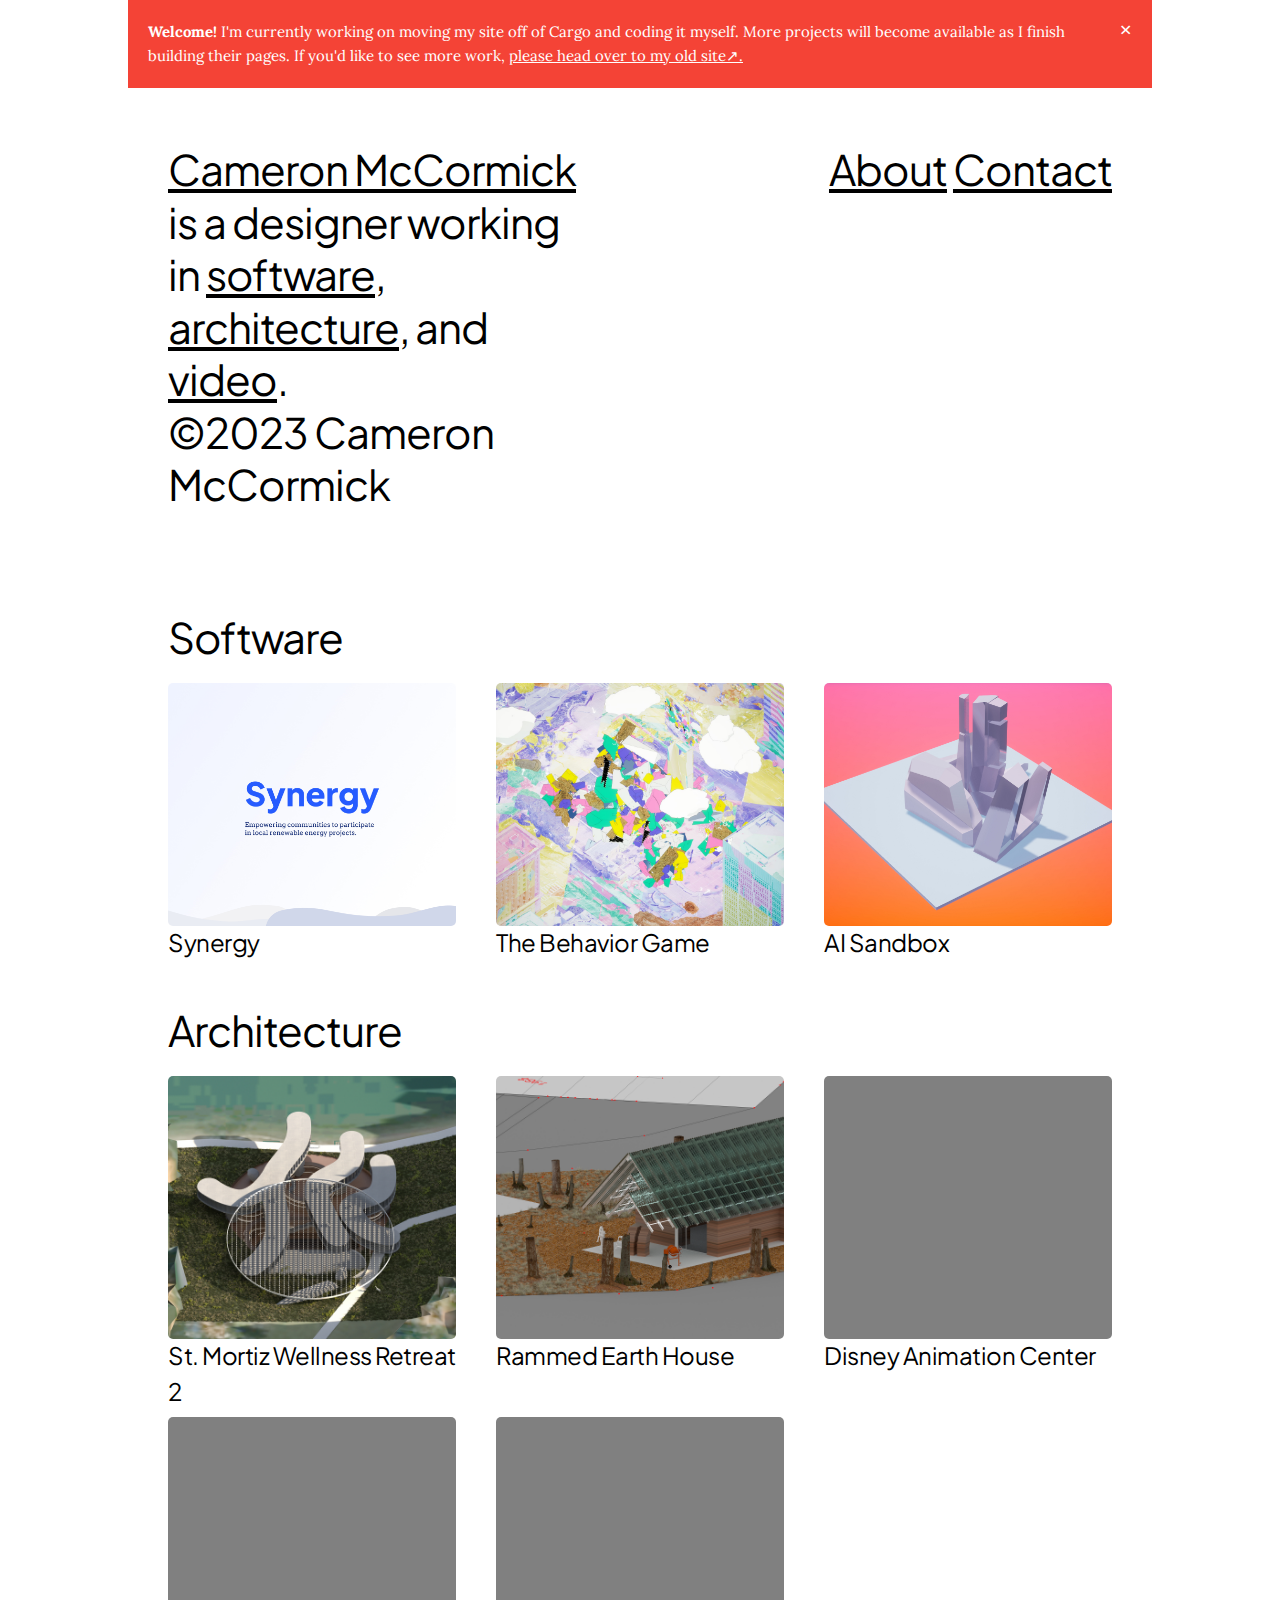
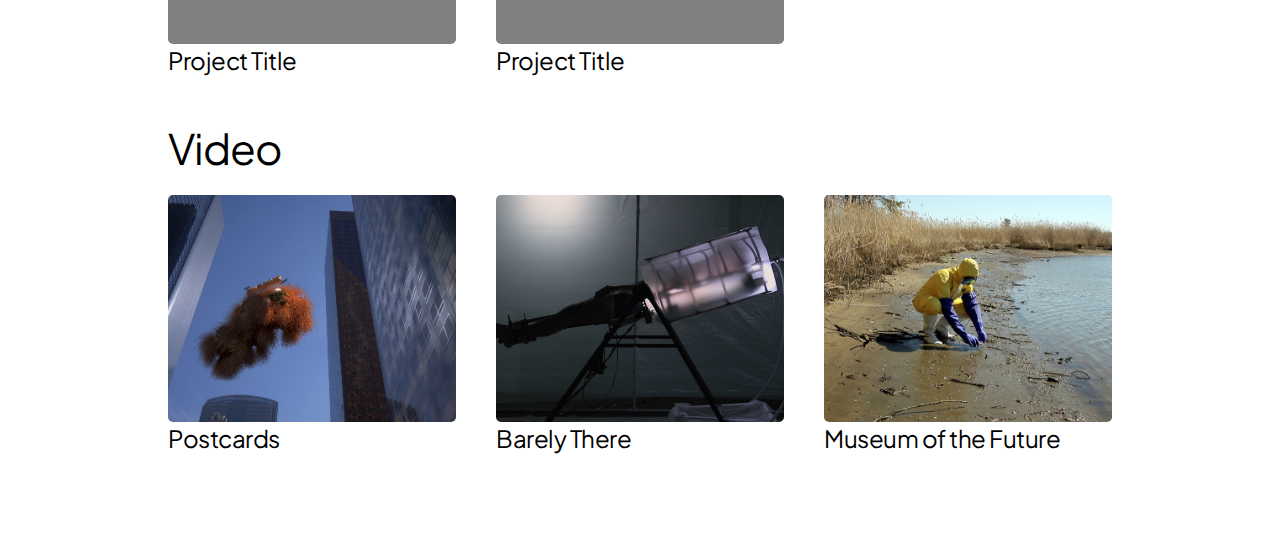
==== commit 21b46629: "added barely there and rammed earth house project pages" ====
--- a/index.html
+++ b/index.html
@@ -83,12 +83,14 @@
                     </a>
                 </article>
                 <article class="content-card">
-                    <div class="img-zoom">
-                        <img src="images\placeholder.jpg">
-                    </div>
-                    <header class="content-card-body">
-                        <h5 class="underline-animation">Rammed Earth House</h5>
-                    </header>
+                    <a href="rammed-earth-house.html">
+                        <div class="img-zoom">
+                            <img src="images\thumbnails\rammed_earth_thumbnail.jpg">
+                        </div>
+                        <header class="content-card-body">
+                            <h5 class="underline-animation">Rammed Earth House</h5>
+                        </header>
+                    </a>
                 </article>
                 <article class="content-card">
                     <div class="img-zoom">
@@ -130,12 +132,14 @@
                     </a>
                 </article>
                 <article class="content-card">
-                    <div class="img-zoom">
-                        <img src="images\placeholder.jpg">
-                    </div>
-                    <header class="content-card-body">
-                        <h5 class="underline-animation">Barely There</h5>
-                    </header>
+                    <a href="barely-there.html">
+                        <div class="img-zoom">
+                            <img src="images\thumbnails\barely_there_thumbnail.jpg">
+                        </div>
+                        <header class="content-card-body">
+                            <h5 class="underline-animation">Barely There</h5>
+                        </header>
+                    </a>
                 </article>
                 <article class="content-card">
                     <a href="motf.html">
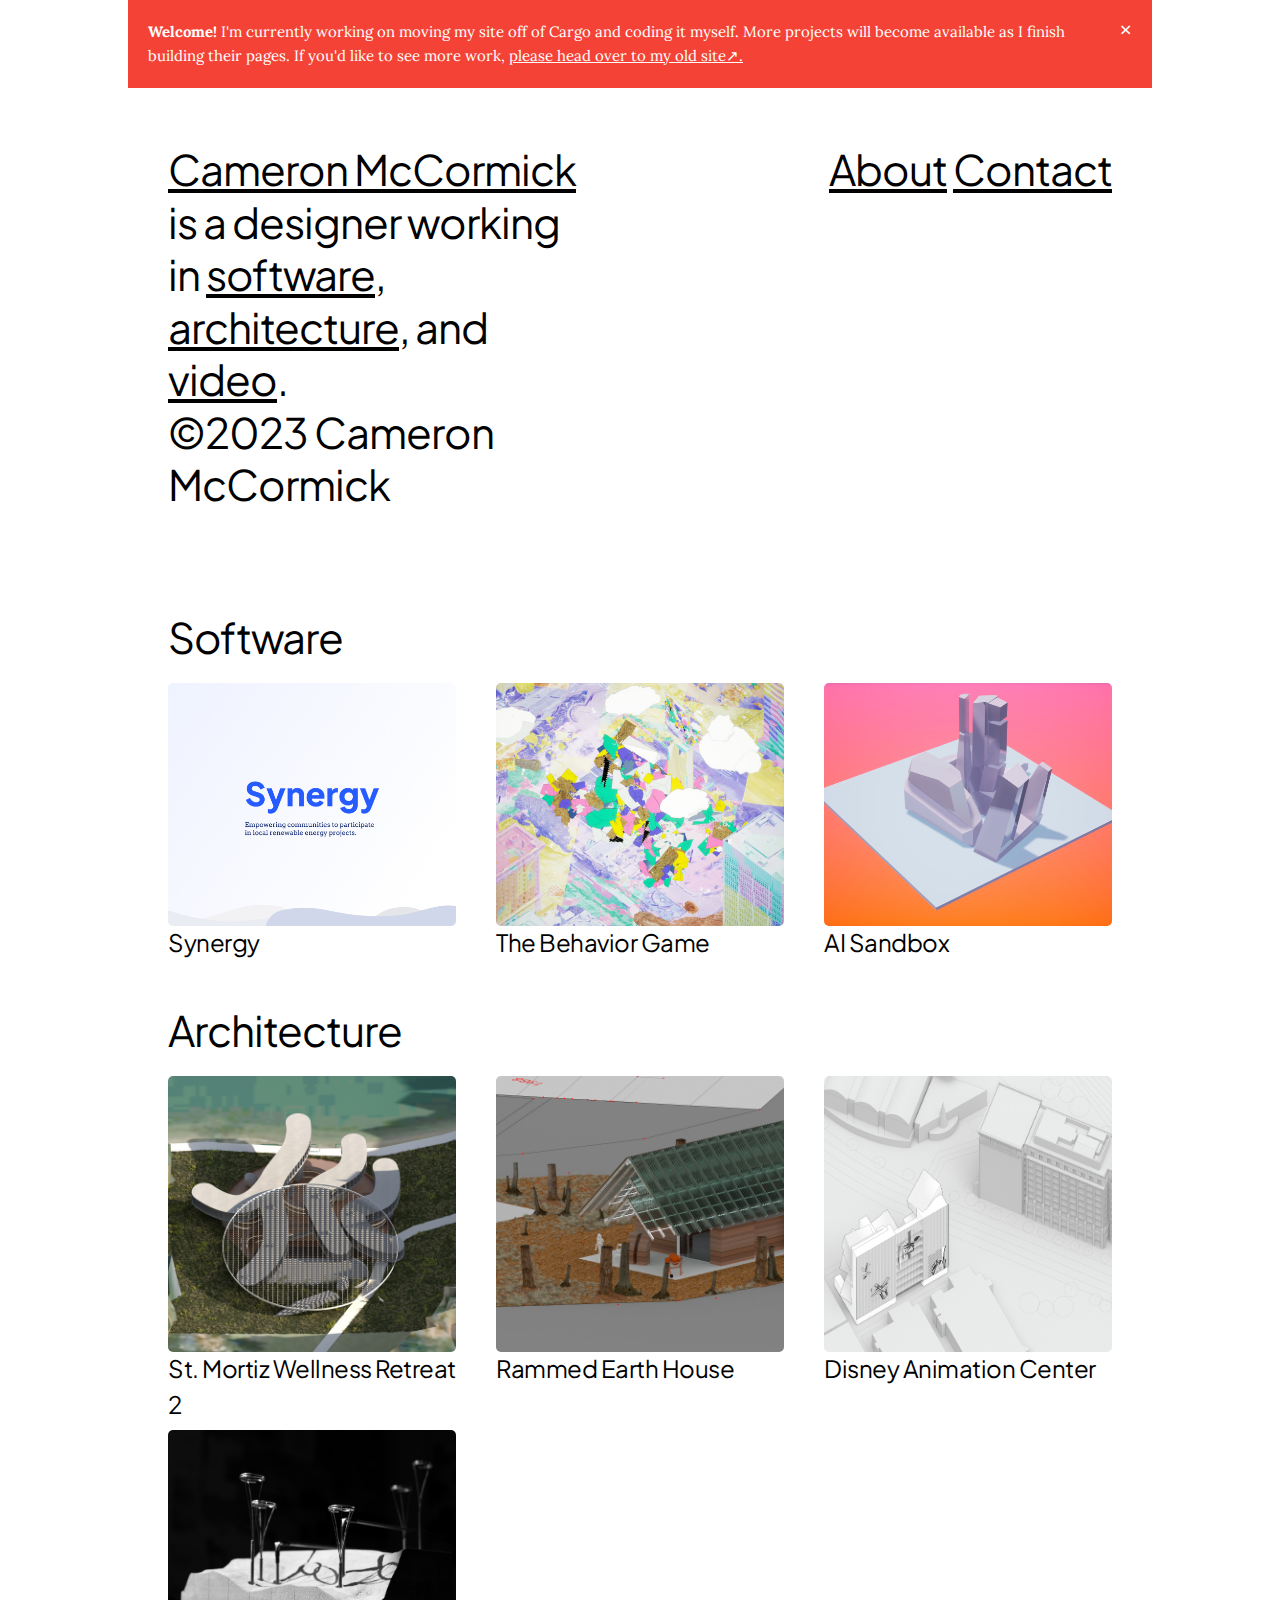
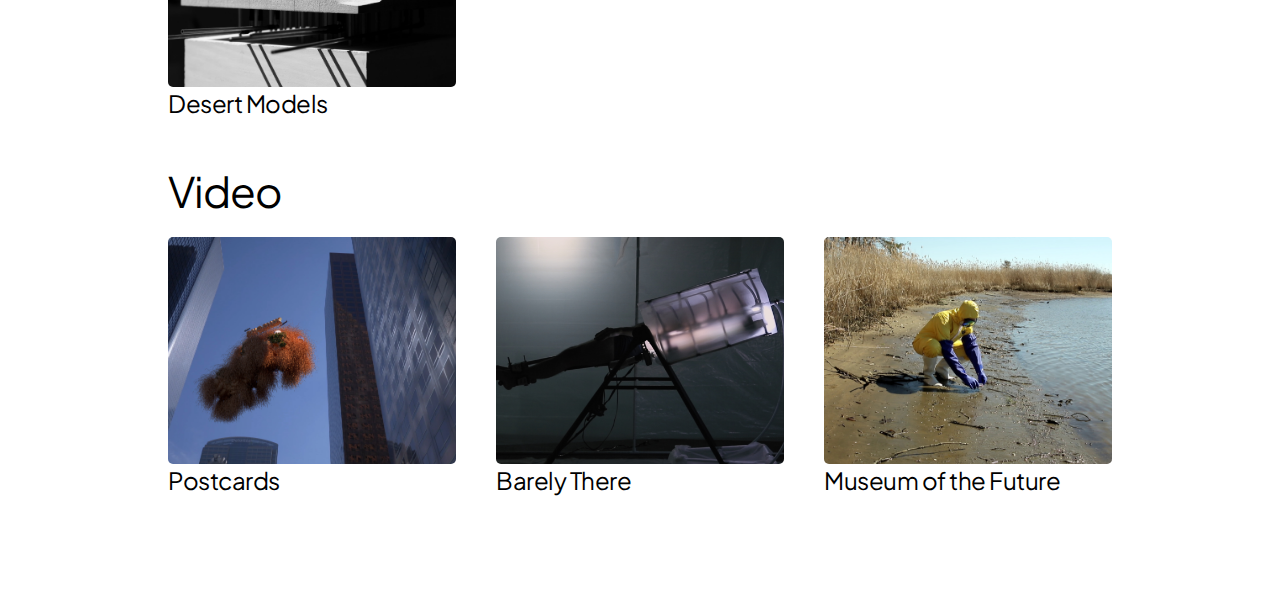
==== commit 9614716f: "added desert models and disney pages. added <model-viewer> to rammed earth and disney page" ====
--- a/index.html
+++ b/index.html
@@ -93,28 +93,24 @@
                     </a>
                 </article>
                 <article class="content-card">
-                    <div class="img-zoom">
-                        <img src="images\placeholder.jpg">
-                    </div>
-                    <header class="content-card-body">
-                        <h5 class="underline-animation">Disney Animation Center</h5>
-                    </header>
+                    <a href="disney.html">
+                        <div class="img-zoom">
+                            <img src="images\thumbnails\disney_thumbnail.jpg">
+                        </div>
+                        <header class="content-card-body">
+                            <h5 class="underline-animation">Disney Animation Center</h5>
+                        </header>
+                    </a>
                 </article>
                 <article class="content-card">
-                    <div class="img-zoom">
-                        <img src="images\placeholder.jpg">
-                    </div>
-                    <header class="content-card-body">
-                        <h5 class="underline-animation">Project Title</h5>
-                    </header>
-                </article>
-                <article class="content-card">
-                    <div class="img-zoom">
-                        <img src="images\placeholder.jpg">
-                    </div>
-                    <header class="content-card-body">
-                        <h5 class="underline-animation">Project Title</h5>
-                    </header>
+                    <a href="desert_models.html">
+                        <div class="img-zoom">
+                            <img src="images\thumbnails\desert_thumbnail.jpg">
+                        </div>
+                        <header class="content-card-body">
+                            <h5 class="underline-animation">Desert Models</h5>
+                        </header>
+                    </a>
                 </article>
             </div>
         </div>
--- a/styles.css
+++ b/styles.css
@@ -42,10 +42,12 @@
 
 .text-box {
     padding: 1em 1em;
-    border: 0;
+    border: 0px;
     border-radius: 10px;
-    box-shadow: 15px 15px 37px #e0e0e0,
-        -15px -15px 37px #ffffff;
+    /* box-shadow: 15px 12px 30px #e0e0e0,
+        -15px -12px 30px #f0f0f0; */
+    box-shadow:  6px -6px 36px #ebebeb,
+        -6px 6px 36px #ffffff;
     margin: auto;
     max-width: 960px;
 }
@@ -717,4 +719,19 @@
     background-color: #fff;
     color: #333;
     border: 1px solid #333;
+}
+
+/*
+* Model Viewer
+*/
+
+model-viewer {
+    width: 100%;
+    height: 800px;
+    border-radius: 10px;
+    border: 3px;
+    border-style: solid;
+    border-color: #0000ff;
+    /* box-shadow:  6px -6px 36px #ebebeb,
+        -6px 6px 36px #ffffff; */
 }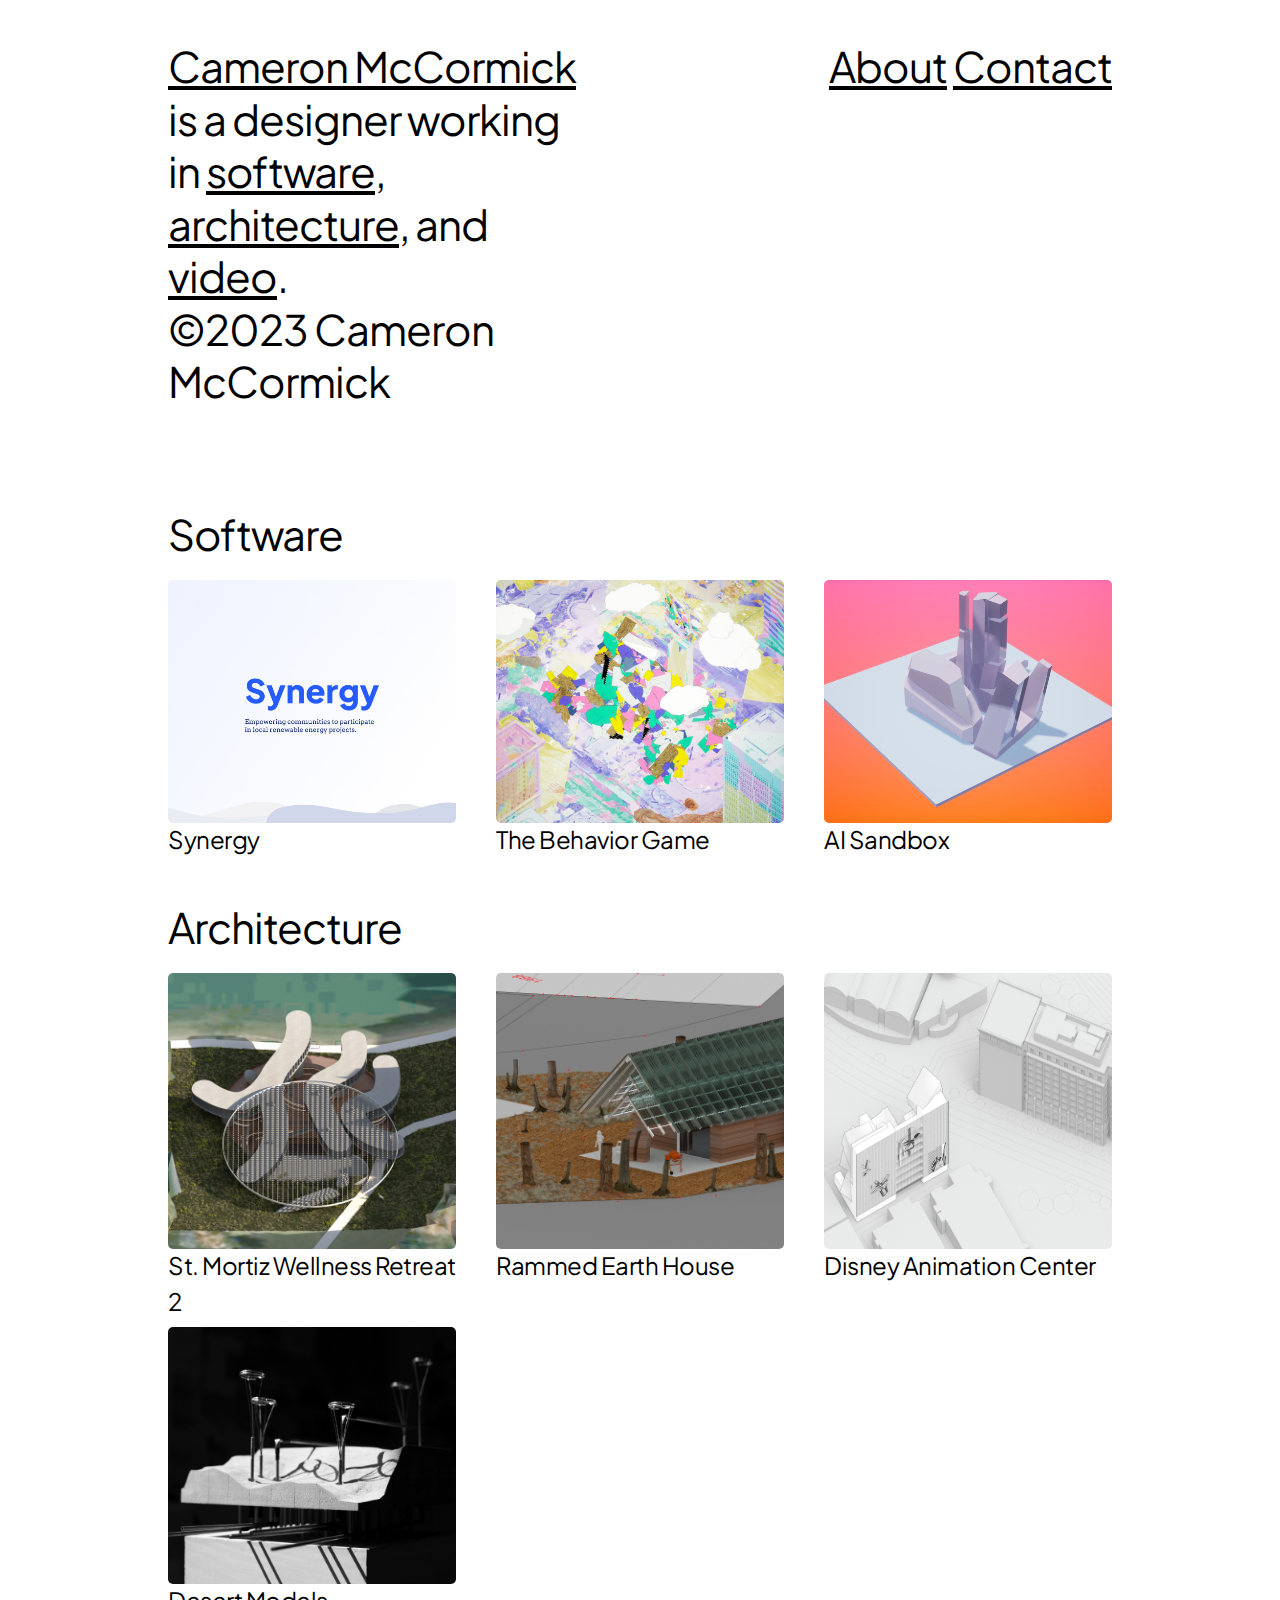
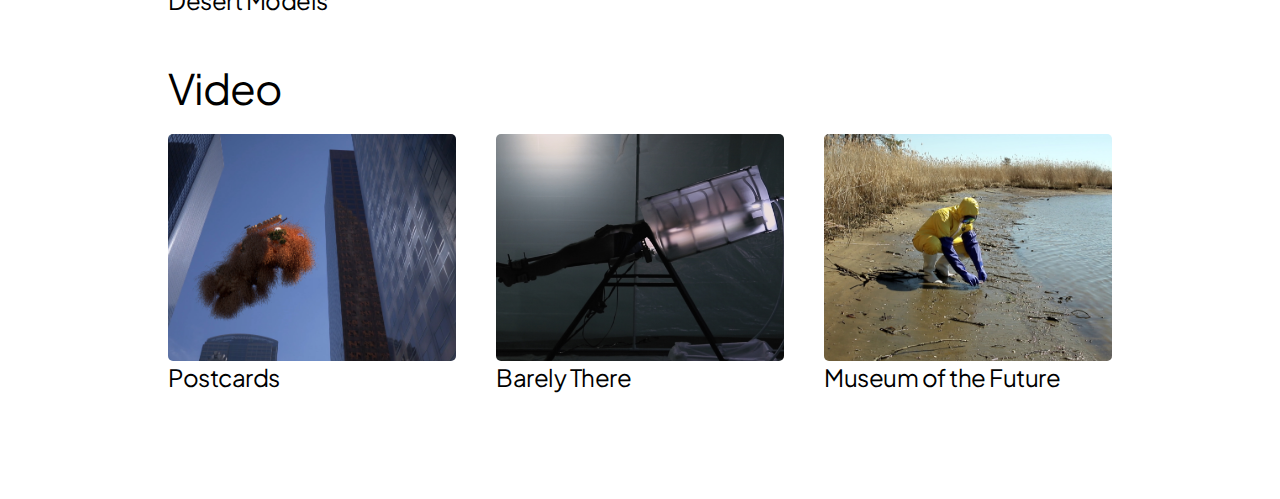
==== commit feb5ccc3: "added multiple 3D models and styled model viewer" ====
--- a/index.html
+++ b/index.html
@@ -15,15 +15,14 @@
 <body>
     <div class="container">
         <!-- Header Content -->
-        <div class="alert">
+        <!-- <div class="alert">
             <span class="closebtn" onclick="this.parentElement.style.display='none';">&times;</span>
             <small>
                 <b>Welcome!</b>
-                I'm currently working on moving my site off of Cargo and coding it myself. 
-                More projects will become available as I finish building their pages. 
-                If you'd like to see more work, <a href="https://cameronmccormickportfolio.cargo.site/" target="_blank" rel="noopener noreferrer">please head over to my old site↗.</a>
+                I'm currently working on moving my site off of Cargo and coding it myself.
+                If you notice any bugs or errors, please 
             </small> 
-        </div> 
+        </div>  -->
         <!-- Page Content -->
         <div class="row">
             <div class="one-half column">
--- a/styles.css
+++ b/styles.css
@@ -126,7 +126,6 @@
     width: 100%;
     float: left;
     box-sizing: border-box;
-    
 }
 
 /* For devices larger than 400px */
@@ -729,9 +728,10 @@
     width: 100%;
     height: 800px;
     border-radius: 10px;
+    /* 
     border: 3px;
     border-style: solid;
-    border-color: #0000ff;
+    border-color: #0000ff; */
     /* box-shadow:  6px -6px 36px #ebebeb,
         -6px 6px 36px #ffffff; */
 }